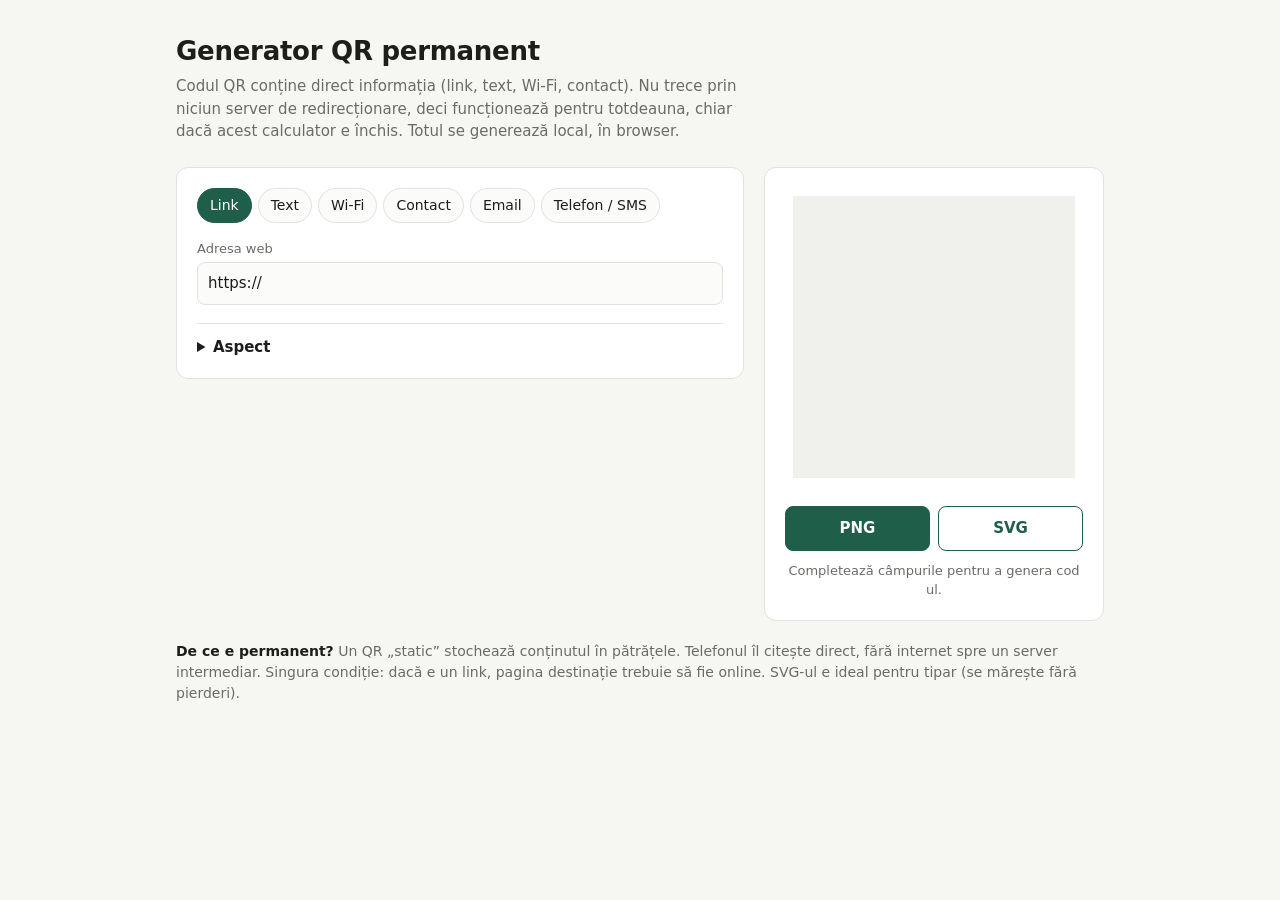
==== qr-generator/index.html @ 24bcfe16 "Add standalone permanent (static) QR code generator Self-contained HTML page (qrcode-generator, MIT," ====
<!doctype html>
<html lang="ro">
<head>
<meta charset="utf-8">
<meta name="viewport" content="width=device-width, initial-scale=1">
<title>Generator QR permanent</title>
<style>
:root {
  --bg: #f6f6f3; --panel: #ffffff; --text: #1d1d1b; --muted: #6b6b66;
  --line: #e2e1dc; --accent: #1f5f4a; --accent-text: #ffffff; --field: #fbfbf9;
}
@media (prefers-color-scheme: dark) {
  :root:not([data-theme="light"]) {
    --bg: #161716; --panel: #202120; --text: #ecece8; --muted: #a2a29c;
    --line: #34352f; --accent: #5fbf98; --accent-text: #0e1a15; --field: #1a1b1a;
  }
}
:root[data-theme="dark"] {
  --bg: #161716; --panel: #202120; --text: #ecece8; --muted: #a2a29c;
  --line: #34352f; --accent: #5fbf98; --accent-text: #0e1a15; --field: #1a1b1a;
}
* { box-sizing: border-box; }
body { margin: 0; background: var(--bg); color: var(--text);
  font: 15px/1.5 system-ui, -apple-system, "Segoe UI", Roboto, sans-serif; }
main { max-width: 960px; margin: 0 auto; padding: 32px 16px 48px; }
h1 { font-size: 26px; margin: 0 0 4px; letter-spacing: -0.01em; }
.lead { color: var(--muted); margin: 0 0 24px; max-width: 62ch; }
.grid { display: grid; grid-template-columns: 1fr 340px; gap: 20px; align-items: start; }
@media (max-width: 760px) { .grid { grid-template-columns: 1fr; } }
.card { background: var(--panel); border: 1px solid var(--line); border-radius: 12px; padding: 20px; }
.tabs { display: flex; flex-wrap: wrap; gap: 6px; margin-bottom: 16px; }
.tabs button { border: 1px solid var(--line); background: var(--field); color: var(--text);
  padding: 6px 12px; border-radius: 999px; cursor: pointer; font: inherit; font-size: 14px; }
.tabs button[aria-selected="true"] { background: var(--accent); color: var(--accent-text); border-color: var(--accent); }
label { display: block; font-size: 13px; color: var(--muted); margin: 12px 0 4px; }
input, textarea, select { width: 100%; padding: 9px 10px; border: 1px solid var(--line); border-radius: 8px;
  background: var(--field); color: var(--text); font: inherit; }
textarea { min-height: 96px; resize: vertical; }
input[type="color"] { padding: 2px; height: 38px; }
.row { display: grid; grid-template-columns: 1fr 1fr; gap: 12px; }
.check { display: flex; gap: 8px; align-items: center; margin-top: 12px; color: var(--text); font-size: 14px; }
.check input { width: auto; }
.pane { display: none; } .pane.on { display: block; }
details { margin-top: 18px; border-top: 1px solid var(--line); padding-top: 12px; }
summary { cursor: pointer; font-weight: 600; }
.preview { text-align: center; position: sticky; top: 16px; }
#qrbox { background: #fff; border-radius: 8px; padding: 8px; display: inline-block; max-width: 100%; }
#qrbox canvas { display: block; width: 100%; max-width: 300px; height: auto; image-rendering: pixelated; }
.actions { display: grid; grid-template-columns: 1fr 1fr; gap: 8px; margin-top: 14px; }
.actions button { padding: 10px; border-radius: 8px; border: 1px solid var(--accent); cursor: pointer; font: inherit; font-weight: 600; }
.primary { background: var(--accent); color: var(--accent-text); }
.secondary { background: transparent; color: var(--accent); }
.meta { font-size: 13px; color: var(--muted); margin-top: 10px; word-break: break-all; }
.err { color: #c0392b; font-size: 14px; margin-top: 10px; }
.note { margin-top: 20px; font-size: 14px; color: var(--muted); }
.note strong { color: var(--text); }
.warn { margin-top: 12px; padding: 10px 12px; border-radius: 8px; border: 1px solid #d9a441;
  background: color-mix(in srgb, #d9a441 12%, transparent); font-size: 14px; display: none; }
</style>
</head>
<body>
<main>
  <h1>Generator QR permanent</h1>
  <p class="lead">Codul QR conține direct informația (link, text, Wi-Fi, contact). Nu trece prin niciun server de redirecționare, deci funcționează pentru totdeauna, chiar dacă acest calculator e închis. Totul se generează local, în browser.</p>

  <div class="grid">
    <section class="card">
      <div class="tabs" role="tablist">
        <button data-tab="url" aria-selected="true">Link</button>
        <button data-tab="text">Text</button>
        <button data-tab="wifi">Wi-Fi</button>
        <button data-tab="vcard">Contact</button>
        <button data-tab="email">Email</button>
        <button data-tab="tel">Telefon / SMS</button>
      </div>

      <div class="pane on" data-pane="url">
        <label for="url">Adresa web</label>
        <input id="url" type="url" placeholder="https://exemplu.ro" value="https://">
        <div class="warn" id="localwarn">Atenție: linkul pare să fie local (localhost, IP privat sau tunel temporar). Un astfel de QR nu va funcționa când calculatorul e închis. Folosește o adresă publică permanentă (site, Google Drive, GitHub Pages etc.).</div>
      </div>

      <div class="pane" data-pane="text">
        <label for="text">Text liber</label>
        <textarea id="text" placeholder="Orice text, cu diacritice"></textarea>
      </div>

      <div class="pane" data-pane="wifi">
        <label for="ssid">Nume rețea (SSID)</label>
        <input id="ssid">
        <div class="row">
          <div><label for="wpass">Parolă</label><input id="wpass"></div>
          <div><label for="wsec">Securitate</label>
            <select id="wsec"><option value="WPA">WPA/WPA2/WPA3</option><option value="WEP">WEP</option><option value="nopass">Fără parolă</option></select></div>
        </div>
        <label class="check"><input type="checkbox" id="whidden"> Rețea ascunsă</label>
      </div>

      <div class="pane" data-pane="vcard">
        <div class="row">
          <div><label for="vfirst">Prenume</label><input id="vfirst"></div>
          <div><label for="vlast">Nume</label><input id="vlast"></div>
        </div>
        <div class="row">
          <div><label for="vphone">Telefon</label><input id="vphone" type="tel"></div>
          <div><label for="vemail">Email</label><input id="vemail" type="email"></div>
        </div>
        <div class="row">
          <div><label for="vorg">Organizație</label><input id="vorg"></div>
          <div><label for="vtitle">Funcție</label><input id="vtitle"></div>
        </div>
        <label for="vurl">Site</label><input id="vurl" type="url">
        <label for="vaddr">Adresă</label><input id="vaddr">
      </div>

      <div class="pane" data-pane="email">
        <label for="eto">Către</label><input id="eto" type="email">
        <label for="esub">Subiect</label><input id="esub">
        <label for="ebody">Mesaj</label><textarea id="ebody"></textarea>
      </div>

      <div class="pane" data-pane="tel">
        <label for="tnum">Număr de telefon</label><input id="tnum" type="tel" placeholder="+40...">
        <label for="tsms">Mesaj SMS (opțional; dacă e gol, QR-ul apelează)</label><textarea id="tsms"></textarea>
      </div>

      <details>
        <summary>Aspect</summary>
        <div class="row">
          <div><label for="fg">Culoare puncte</label><input id="fg" type="color" value="#000000"></div>
          <div><label for="bgc">Culoare fundal</label><input id="bgc" type="color" value="#ffffff"></div>
        </div>
        <div class="row">
          <div><label for="ecl">Corecție erori</label>
            <select id="ecl"><option value="L">L (7%)</option><option value="M" selected>M (15%)</option><option value="Q">Q (25%)</option><option value="H">H (30%)</option></select></div>
          <div><label for="px">Mărime PNG (px)</label>
            <select id="px"><option>512</option><option selected>1024</option><option>2048</option><option>4096</option></select></div>
        </div>
        <label class="check"><input type="checkbox" id="margin" checked> Margine albă (recomandat pentru scanare)</label>
      </details>
    </section>

    <aside class="card preview">
      <div id="qrbox"><canvas id="cv" width="300" height="300"></canvas></div>
      <div class="err" id="err"></div>
      <div class="actions">
        <button class="primary" id="dlpng">PNG</button>
        <button class="secondary" id="dlsvg">SVG</button>
      </div>
      <div class="meta" id="meta"></div>
    </aside>
  </div>

  <p class="note"><strong>De ce e permanent?</strong> Un QR „static” stochează conținutul în pătrățele. Telefonul îl citește direct, fără internet spre un server intermediar. Singura condiție: dacă e un link, pagina destinație trebuie să fie online. SVG-ul e ideal pentru tipar (se mărește fără pierderi).</p>
</main>

<script>
//---------------------------------------------------------------------
//
// QR Code Generator for JavaScript
//
// Copyright (c) 2009 Kazuhiko Arase
//
// URL: http://www.d-project.com/
//
// Licensed under the MIT license:
//  http://www.opensource.org/licenses/mit-license.php
//
// The word 'QR Code' is registered trademark of
// DENSO WAVE INCORPORATED
//  http://www.denso-wave.com/qrcode/faqpatent-e.html
//
//---------------------------------------------------------------------

var qrcode = function() {

  //---------------------------------------------------------------------
  // qrcode
  //---------------------------------------------------------------------

  /**
   * qrcode
   * @param typeNumber 1 to 40
   * @param errorCorrectionLevel 'L','M','Q','H'
   */
  var qrcode = function(typeNumber, errorCorrectionLevel) {

    var PAD0 = 0xEC;
    var PAD1 = 0x11;

    var _typeNumber = typeNumber;
    var _errorCorrectionLevel = QRErrorCorrectionLevel[errorCorrectionLevel];
    var _modules = null;
    var _moduleCount = 0;
    var _dataCache = null;
    var _dataList = [];

    var _this = {};

    var makeImpl = function(test, maskPattern) {

      _moduleCount = _typeNumber * 4 + 17;
      _modules = function(moduleCount) {
        var modules = new Array(moduleCount);
        for (var row = 0; row < moduleCount; row += 1) {
          modules[row] = new Array(moduleCount);
          for (var col = 0; col < moduleCount; col += 1) {
            modules[row][col] = null;
          }
        }
        return modules;
      }(_moduleCount);

      setupPositionProbePattern(0, 0);
      setupPositionProbePattern(_moduleCount - 7, 0);
      setupPositionProbePattern(0, _moduleCount - 7);
      setupPositionAdjustPattern();
      setupTimingPattern();
      setupTypeInfo(test, maskPattern);

      if (_typeNumber >= 7) {
        setupTypeNumber(test);
      }

      if (_dataCache == null) {
        _dataCache = createData(_typeNumber, _errorCorrectionLevel, _dataList);
      }

      mapData(_dataCache, maskPattern);
    };

    var setupPositionProbePattern = function(row, col) {

      for (var r = -1; r <= 7; r += 1) {

        if (row + r <= -1 || _moduleCount <= row + r) continue;

        for (var c = -1; c <= 7; c += 1) {

          if (col + c <= -1 || _moduleCount <= col + c) continue;

          if ( (0 <= r && r <= 6 && (c == 0 || c == 6) )
              || (0 <= c && c <= 6 && (r == 0 || r == 6) )
              || (2 <= r && r <= 4 && 2 <= c && c <= 4) ) {
            _modules[row + r][col + c] = true;
          } else {
            _modules[row + r][col + c] = false;
          }
        }
      }
    };

    var getBestMaskPattern = function() {

      var minLostPoint = 0;
      var pattern = 0;

      for (var i = 0; i < 8; i += 1) {

        makeImpl(true, i);

        var lostPoint = QRUtil.getLostPoint(_this);

        if (i == 0 || minLostPoint > lostPoint) {
          minLostPoint = lostPoint;
          pattern = i;
        }
      }

      return pattern;
    };

    var setupTimingPattern = function() {

      for (var r = 8; r < _moduleCount - 8; r += 1) {
        if (_modules[r][6] != null) {
          continue;
        }
        _modules[r][6] = (r % 2 == 0);
      }

      for (var c = 8; c < _moduleCount - 8; c += 1) {
        if (_modules[6][c] != null) {
          continue;
        }
        _modules[6][c] = (c % 2 == 0);
      }
    };

    var setupPositionAdjustPattern = function() {

      var pos = QRUtil.getPatternPosition(_typeNumber);

      for (var i = 0; i < pos.length; i += 1) {

        for (var j = 0; j < pos.length; j += 1) {

          var row = pos[i];
          var col = pos[j];

          if (_modules[row][col] != null) {
            continue;
          }

          for (var r = -2; r <= 2; r += 1) {

            for (var c = -2; c <= 2; c += 1) {

              if (r == -2 || r == 2 || c == -2 || c == 2
                  || (r == 0 && c == 0) ) {
                _modules[row + r][col + c] = true;
              } else {
                _modules[row + r][col + c] = false;
              }
            }
          }
        }
      }
    };

    var setupTypeNumber = function(test) {

      var bits = QRUtil.getBCHTypeNumber(_typeNumber);

      for (var i = 0; i < 18; i += 1) {
        var mod = (!test && ( (bits >> i) & 1) == 1);
        _modules[Math.floor(i / 3)][i % 3 + _moduleCount - 8 - 3] = mod;
      }

      for (var i = 0; i < 18; i += 1) {
        var mod = (!test && ( (bits >> i) & 1) == 1);
        _modules[i % 3 + _moduleCount - 8 - 3][Math.floor(i / 3)] = mod;
      }
    };

    var setupTypeInfo = function(test, maskPattern) {

      var data = (_errorCorrectionLevel << 3) | maskPattern;
      var bits = QRUtil.getBCHTypeInfo(data);

      // vertical
      for (var i = 0; i < 15; i += 1) {

        var mod = (!test && ( (bits >> i) & 1) == 1);

        if (i < 6) {
          _modules[i][8] = mod;
        } else if (i < 8) {
          _modules[i + 1][8] = mod;
        } else {
          _modules[_moduleCount - 15 + i][8] = mod;
        }
      }

      // horizontal
      for (var i = 0; i < 15; i += 1) {

        var mod = (!test && ( (bits >> i) & 1) == 1);

        if (i < 8) {
          _modules[8][_moduleCount - i - 1] = mod;
        } else if (i < 9) {
          _modules[8][15 - i - 1 + 1] = mod;
        } else {
          _modules[8][15 - i - 1] = mod;
        }
      }

      // fixed module
      _modules[_moduleCount - 8][8] = (!test);
    };

    var mapData = function(data, maskPattern) {

      var inc = -1;
      var row = _moduleCount - 1;
      var bitIndex = 7;
      var byteIndex = 0;
      var maskFunc = QRUtil.getMaskFunction(maskPattern);

      for (var col = _moduleCount - 1; col > 0; col -= 2) {

        if (col == 6) col -= 1;

        while (true) {

          for (var c = 0; c < 2; c += 1) {

            if (_modules[row][col - c] == null) {

              var dark = false;

              if (byteIndex < data.length) {
                dark = ( ( (data[byteIndex] >>> bitIndex) & 1) == 1);
              }

              var mask = maskFunc(row, col - c);

              if (mask) {
                dark = !dark;
              }

              _modules[row][col - c] = dark;
              bitIndex -= 1;

              if (bitIndex == -1) {
                byteIndex += 1;
                bitIndex = 7;
              }
            }
          }

          row += inc;

          if (row < 0 || _moduleCount <= row) {
            row -= inc;
            inc = -inc;
            break;
          }
        }
      }
    };

    var createBytes = function(buffer, rsBlocks) {

      var offset = 0;

      var maxDcCount = 0;
      var maxEcCount = 0;

      var dcdata = new Array(rsBlocks.length);
      var ecdata = new Array(rsBlocks.length);

      for (var r = 0; r < rsBlocks.length; r += 1) {

        var dcCount = rsBlocks[r].dataCount;
        var ecCount = rsBlocks[r].totalCount - dcCount;

        maxDcCount = Math.max(maxDcCount, dcCount);
        maxEcCount = Math.max(maxEcCount, ecCount);

        dcdata[r] = new Array(dcCount);

        for (var i = 0; i < dcdata[r].length; i += 1) {
          dcdata[r][i] = 0xff & buffer.getBuffer()[i + offset];
        }
        offset += dcCount;

        var rsPoly = QRUtil.getErrorCorrectPolynomial(ecCount);
        var rawPoly = qrPolynomial(dcdata[r], rsPoly.getLength() - 1);

        var modPoly = rawPoly.mod(rsPoly);
        ecdata[r] = new Array(rsPoly.getLength() - 1);
        for (var i = 0; i < ecdata[r].length; i += 1) {
          var modIndex = i + modPoly.getLength() - ecdata[r].length;
          ecdata[r][i] = (modIndex >= 0)? modPoly.getAt(modIndex) : 0;
        }
      }

      var totalCodeCount = 0;
      for (var i = 0; i < rsBlocks.length; i += 1) {
        totalCodeCount += rsBlocks[i].totalCount;
      }

      var data = new Array(totalCodeCount);
      var index = 0;

      for (var i = 0; i < maxDcCount; i += 1) {
        for (var r = 0; r < rsBlocks.length; r += 1) {
          if (i < dcdata[r].length) {
            data[index] = dcdata[r][i];
            index += 1;
          }
        }
      }

      for (var i = 0; i < maxEcCount; i += 1) {
        for (var r = 0; r < rsBlocks.length; r += 1) {
          if (i < ecdata[r].length) {
            data[index] = ecdata[r][i];
            index += 1;
          }
        }
      }

      return data;
    };

    var createData = function(typeNumber, errorCorrectionLevel, dataList) {

      var rsBlocks = QRRSBlock.getRSBlocks(typeNumber, errorCorrectionLevel);

      var buffer = qrBitBuffer();

      for (var i = 0; i < dataList.length; i += 1) {
        var data = dataList[i];
        buffer.put(data.getMode(), 4);
        buffer.put(data.getLength(), QRUtil.getLengthInBits(data.getMode(), typeNumber) );
        data.write(buffer);
      }

      // calc num max data.
      var totalDataCount = 0;
      for (var i = 0; i < rsBlocks.length; i += 1) {
        totalDataCount += rsBlocks[i].dataCount;
      }

      if (buffer.getLengthInBits() > totalDataCount * 8) {
        throw 'code length overflow. ('
          + buffer.getLengthInBits()
          + '>'
          + totalDataCount * 8
          + ')';
      }

      // end code
      if (buffer.getLengthInBits() + 4 <= totalDataCount * 8) {
        buffer.put(0, 4);
      }

      // padding
      while (buffer.getLengthInBits() % 8 != 0) {
        buffer.putBit(false);
      }

      // padding
      while (true) {

        if (buffer.getLengthInBits() >= totalDataCount * 8) {
          break;
        }
        buffer.put(PAD0, 8);

        if (buffer.getLengthInBits() >= totalDataCount * 8) {
          break;
        }
        buffer.put(PAD1, 8);
      }

      return createBytes(buffer, rsBlocks);
    };

    _this.addData = function(data, mode) {

      mode = mode || 'Byte';

      var newData = null;

      switch(mode) {
      case 'Numeric' :
        newData = qrNumber(data);
        break;
      case 'Alphanumeric' :
        newData = qrAlphaNum(data);
        break;
      case 'Byte' :
        newData = qr8BitByte(data);
        break;
      case 'Kanji' :
        newData = qrKanji(data);
        break;
      default :
        throw 'mode:' + mode;
      }

      _dataList.push(newData);
      _dataCache = null;
    };

    _this.isDark = function(row, col) {
      if (row < 0 || _moduleCount <= row || col < 0 || _moduleCount <= col) {
        throw row + ',' + col;
      }
      return _modules[row][col];
    };

    _this.getModuleCount = function() {
      return _moduleCount;
    };

    _this.make = function() {
      if (_typeNumber < 1) {
        var typeNumber = 1;

        for (; typeNumber < 40; typeNumber++) {
          var rsBlocks = QRRSBlock.getRSBlocks(typeNumber, _errorCorrectionLevel);
          var buffer = qrBitBuffer();

          for (var i = 0; i < _dataList.length; i++) {
            var data = _dataList[i];
            buffer.put(data.getMode(), 4);
            buffer.put(data.getLength(), QRUtil.getLengthInBits(data.getMode(), typeNumber) );
            data.write(buffer);
          }

          var totalDataCount = 0;
          for (var i = 0; i < rsBlocks.length; i++) {
            totalDataCount += rsBlocks[i].dataCount;
          }

          if (buffer.getLengthInBits() <= totalDataCount * 8) {
            break;
          }
        }

        _typeNumber = typeNumber;
      }

      makeImpl(false, getBestMaskPattern() );
    };

    _this.createTableTag = function(cellSize, margin) {

      cellSize = cellSize || 2;
      margin = (typeof margin == 'undefined')? cellSize * 4 : margin;

      var qrHtml = '';

      qrHtml += '<table style="';
      qrHtml += ' border-width: 0px; border-style: none;';
      qrHtml += ' border-collapse: collapse;';
      qrHtml += ' padding: 0px; margin: ' + margin + 'px;';
      qrHtml += '">';
      qrHtml += '<tbody>';

      for (var r = 0; r < _this.getModuleCount(); r += 1) {

        qrHtml += '<tr>';

        for (var c = 0; c < _this.getModuleCount(); c += 1) {
          qrHtml += '<td style="';
          qrHtml += ' border-width: 0px; border-style: none;';
          qrHtml += ' border-collapse: collapse;';
          qrHtml += ' padding: 0px; margin: 0px;';
          qrHtml += ' width: ' + cellSize + 'px;';
          qrHtml += ' height: ' + cellSize + 'px;';
          qrHtml += ' background-color: ';
          qrHtml += _this.isDark(r, c)? '#000000' : '#ffffff';
          qrHtml += ';';
          qrHtml += '"/>';
        }

        qrHtml += '</tr>';
      }

      qrHtml += '</tbody>';
      qrHtml += '</table>';

      return qrHtml;
    };

    _this.createSvgTag = function(cellSize, margin, alt, title) {

      var opts = {};
      if (typeof arguments[0] == 'object') {
        // Called by options.
        opts = arguments[0];
        // overwrite cellSize and margin.
        cellSize = opts.cellSize;
        margin = opts.margin;
        alt = opts.alt;
        title = opts.title;
      }

      cellSize = cellSize || 2;
      margin = (typeof margin == 'undefined')? cellSize * 4 : margin;

      // Compose alt property surrogate
      alt = (typeof alt === 'string') ? {text: alt} : alt || {};
      alt.text = alt.text || null;
      alt.id = (alt.text) ? alt.id || 'qrcode-description' : null;

      // Compose title property surrogate
      title = (typeof title === 'string') ? {text: title} : title || {};
      title.text = title.text || null;
      title.id = (title.text) ? title.id || 'qrcode-title' : null;

      var size = _this.getModuleCount() * cellSize + margin * 2;
      var c, mc, r, mr, qrSvg='', rect;

      rect = 'l' + cellSize + ',0 0,' + cellSize +
        ' -' + cellSize + ',0 0,-' + cellSize + 'z ';

      qrSvg += '<svg version="1.1" xmlns="http://www.w3.org/2000/svg"';
      qrSvg += !opts.scalable ? ' width="' + size + 'px" height="' + size + 'px"' : '';
      qrSvg += ' viewBox="0 0 ' + size + ' ' + size + '" ';
      qrSvg += ' preserveAspectRatio="xMinYMin meet"';
      qrSvg += (title.text || alt.text) ? ' role="img" aria-labelledby="' +
          escapeXml([title.id, alt.id].join(' ').trim() ) + '"' : '';
      qrSvg += '>';
      qrSvg += (title.text) ? '<title id="' + escapeXml(title.id) + '">' +
          escapeXml(title.text) + '</title>' : '';
      qrSvg += (alt.text) ? '<description id="' + escapeXml(alt.id) + '">' +
          escapeXml(alt.text) + '</description>' : '';
      qrSvg += '<rect width="100%" height="100%" fill="white" cx="0" cy="0"/>';
      qrSvg += '<path d="';

      for (r = 0; r < _this.getModuleCount(); r += 1) {
        mr = r * cellSize + margin;
        for (c = 0; c < _this.getModuleCount(); c += 1) {
          if (_this.isDark(r, c) ) {
            mc = c*cellSize+margin;
            qrSvg += 'M' + mc + ',' + mr + rect;
          }
        }
      }

      qrSvg += '" stroke="transparent" fill="black"/>';
      qrSvg += '</svg>';

      return qrSvg;
    };

    _this.createDataURL = function(cellSize, margin) {

      cellSize = cellSize || 2;
      margin = (typeof margin == 'undefined')? cellSize * 4 : margin;

      var size = _this.getModuleCount() * cellSize + margin * 2;
      var min = margin;
      var max = size - margin;

      return createDataURL(size, size, function(x, y) {
        if (min <= x && x < max && min <= y && y < max) {
          var c = Math.floor( (x - min) / cellSize);
          var r = Math.floor( (y - min) / cellSize);
          return _this.isDark(r, c)? 0 : 1;
        } else {
          return 1;
        }
      } );
    };

    _this.createImgTag = function(cellSize, margin, alt) {

      cellSize = cellSize || 2;
      margin = (typeof margin == 'undefined')? cellSize * 4 : margin;

      var size = _this.getModuleCount() * cellSize + margin * 2;

      var img = '';
      img += '<img';
      img += '\u0020src="';
      img += _this.createDataURL(cellSize, margin);
      img += '"';
      img += '\u0020width="';
      img += size;
      img += '"';
      img += '\u0020height="';
      img += size;
      img += '"';
      if (alt) {
        img += '\u0020alt="';
        img += escapeXml(alt);
        img += '"';
      }
      img += '/>';

      return img;
    };

    var escapeXml = function(s) {
      var escaped = '';
      for (var i = 0; i < s.length; i += 1) {
        var c = s.charAt(i);
        switch(c) {
        case '<': escaped += '&lt;'; break;
        case '>': escaped += '&gt;'; break;
        case '&': escaped += '&amp;'; break;
        case '"': escaped += '&quot;'; break;
        default : escaped += c; break;
        }
      }
      return escaped;
    };

    var _createHalfASCII = function(margin) {
      var cellSize = 1;
      margin = (typeof margin == 'undefined')? cellSize * 2 : margin;

      var size = _this.getModuleCount() * cellSize + margin * 2;
      var min = margin;
      var max = size - margin;

      var y, x, r1, r2, p;

      var blocks = {
        '██': '█',
        '█ ': '▀',
        ' █': '▄',
        '  ': ' '
      };

      var blocksLastLineNoMargin = {
        '██': '▀',
        '█ ': '▀',
        ' █': ' ',
        '  ': ' '
      };

      var ascii = '';
      for (y = 0; y < size; y += 2) {
        r1 = Math.floor((y - min) / cellSize);
        r2 = Math.floor((y + 1 - min) / cellSize);
        for (x = 0; x < size; x += 1) {
          p = '█';

          if (min <= x && x < max && min <= y && y < max && _this.isDark(r1, Math.floor((x - min) / cellSize))) {
            p = ' ';
          }

          if (min <= x && x < max && min <= y+1 && y+1 < max && _this.isDark(r2, Math.floor((x - min) / cellSize))) {
            p += ' ';
          }
          else {
            p += '█';
          }

          // Output 2 characters per pixel, to create full square. 1 character per pixels gives only half width of square.
          ascii += (margin < 1 && y+1 >= max) ? blocksLastLineNoMargin[p] : blocks[p];
        }

        ascii += '\n';
      }

      if (size % 2 && margin > 0) {
        return ascii.substring(0, ascii.length - size - 1) + Array(size+1).join('▀');
      }

      return ascii.substring(0, ascii.length-1);
    };

    _this.createASCII = function(cellSize, margin) {
      cellSize = cellSize || 1;

      if (cellSize < 2) {
        return _createHalfASCII(margin);
      }

      cellSize -= 1;
      margin = (typeof margin == 'undefined')? cellSize * 2 : margin;

      var size = _this.getModuleCount() * cellSize + margin * 2;
      var min = margin;
      var max = size - margin;

      var y, x, r, p;

      var white = Array(cellSize+1).join('██');
      var black = Array(cellSize+1).join('  ');

      var ascii = '';
      var line = '';
      for (y = 0; y < size; y += 1) {
        r = Math.floor( (y - min) / cellSize);
        line = '';
        for (x = 0; x < size; x += 1) {
          p = 1;

          if (min <= x && x < max && min <= y && y < max && _this.isDark(r, Math.floor((x - min) / cellSize))) {
            p = 0;
          }

          // Output 2 characters per pixel, to create full square. 1 character per pixels gives only half width of square.
          line += p ? white : black;
        }

        for (r = 0; r < cellSize; r += 1) {
          ascii += line + '\n';
        }
      }

      return ascii.substring(0, ascii.length-1);
    };

    _this.renderTo2dContext = function(context, cellSize) {
      cellSize = cellSize || 2;
      var length = _this.getModuleCount();
      for (var row = 0; row < length; row++) {
        for (var col = 0; col < length; col++) {
          context.fillStyle = _this.isDark(row, col) ? 'black' : 'white';
          context.fillRect(row * cellSize, col * cellSize, cellSize, cellSize);
        }
      }
    }

    return _this;
  };

  //---------------------------------------------------------------------
  // qrcode.stringToBytes
  //---------------------------------------------------------------------

  qrcode.stringToBytesFuncs = {
    'default' : function(s) {
      var bytes = [];
      for (var i = 0; i < s.length; i += 1) {
        var c = s.charCodeAt(i);
        bytes.push(c & 0xff);
      }
      return bytes;
    }
  };

  qrcode.stringToBytes = qrcode.stringToBytesFuncs['default'];

  //---------------------------------------------------------------------
  // qrcode.createStringToBytes
  //---------------------------------------------------------------------

  /**
   * @param unicodeData base64 string of byte array.
   * [16bit Unicode],[16bit Bytes], ...
   * @param numChars
   */
  qrcode.createStringToBytes = function(unicodeData, numChars) {

    // create conversion map.

    var unicodeMap = function() {

      var bin = base64DecodeInputStream(unicodeData);
      var read = function() {
        var b = bin.read();
        if (b == -1) throw 'eof';
        return b;
      };

      var count = 0;
      var unicodeMap = {};
      while (true) {
        var b0 = bin.read();
        if (b0 == -1) break;
        var b1 = read();
        var b2 = read();
        var b3 = read();
        var k = String.fromCharCode( (b0 << 8) | b1);
        var v = (b2 << 8) | b3;
        unicodeMap[k] = v;
        count += 1;
      }
      if (count != numChars) {
        throw count + ' != ' + numChars;
      }

      return unicodeMap;
    }();

    var unknownChar = '?'.charCodeAt(0);

    return function(s) {
      var bytes = [];
      for (var i = 0; i < s.length; i += 1) {
        var c = s.charCodeAt(i);
        if (c < 128) {
          bytes.push(c);
        } else {
          var b = unicodeMap[s.charAt(i)];
          if (typeof b == 'number') {
            if ( (b & 0xff) == b) {
              // 1byte
              bytes.push(b);
            } else {
              // 2bytes
              bytes.push(b >>> 8);
              bytes.push(b & 0xff);
            }
          } else {
            bytes.push(unknownChar);
          }
        }
      }
      return bytes;
    };
  };

  //---------------------------------------------------------------------
  // QRMode
  //---------------------------------------------------------------------

  var QRMode = {
    MODE_NUMBER :    1 << 0,
    MODE_ALPHA_NUM : 1 << 1,
    MODE_8BIT_BYTE : 1 << 2,
    MODE_KANJI :     1 << 3
  };

  //---------------------------------------------------------------------
  // QRErrorCorrectionLevel
  //---------------------------------------------------------------------

  var QRErrorCorrectionLevel = {
    L : 1,
    M : 0,
    Q : 3,
    H : 2
  };

  //---------------------------------------------------------------------
  // QRMaskPattern
  //---------------------------------------------------------------------

  var QRMaskPattern = {
    PATTERN000 : 0,
    PATTERN001 : 1,
    PATTERN010 : 2,
    PATTERN011 : 3,
    PATTERN100 : 4,
    PATTERN101 : 5,
    PATTERN110 : 6,
    PATTERN111 : 7
  };

  //---------------------------------------------------------------------
  // QRUtil
  //---------------------------------------------------------------------

  var QRUtil = function() {

    var PATTERN_POSITION_TABLE = [
      [],
      [6, 18],
      [6, 22],
      [6, 26],
      [6, 30],
      [6, 34],
      [6, 22, 38],
      [6, 24, 42],
      [6, 26, 46],
      [6, 28, 50],
      [6, 30, 54],
      [6, 32, 58],
      [6, 34, 62],
      [6, 26, 46, 66],
      [6, 26, 48, 70],
      [6, 26, 50, 74],
      [6, 30, 54, 78],
      [6, 30, 56, 82],
      [6, 30, 58, 86],
      [6, 34, 62, 90],
      [6, 28, 50, 72, 94],
      [6, 26, 50, 74, 98],
      [6, 30, 54, 78, 102],
      [6, 28, 54, 80, 106],
      [6, 32, 58, 84, 110],
      [6, 30, 58, 86, 114],
      [6, 34, 62, 90, 118],
      [6, 26, 50, 74, 98, 122],
      [6, 30, 54, 78, 102, 126],
      [6, 26, 52, 78, 104, 130],
      [6, 30, 56, 82, 108, 134],
      [6, 34, 60, 86, 112, 138],
      [6, 30, 58, 86, 114, 142],
      [6, 34, 62, 90, 118, 146],
      [6, 30, 54, 78, 102, 126, 150],
      [6, 24, 50, 76, 102, 128, 154],
      [6, 28, 54, 80, 106, 132, 158],
      [6, 32, 58, 84, 110, 136, 162],
      [6, 26, 54, 82, 110, 138, 166],
      [6, 30, 58, 86, 114, 142, 170]
    ];
    var G15 = (1 << 10) | (1 << 8) | (1 << 5) | (1 << 4) | (1 << 2) | (1 << 1) | (1 << 0);
    var G18 = (1 << 12) | (1 << 11) | (1 << 10) | (1 << 9) | (1 << 8) | (1 << 5) | (1 << 2) | (1 << 0);
    var G15_MASK = (1 << 14) | (1 << 12) | (1 << 10) | (1 << 4) | (1 << 1);

    var _this = {};

    var getBCHDigit = function(data) {
      var digit = 0;
      while (data != 0) {
        digit += 1;
        data >>>= 1;
      }
      return digit;
    };

    _this.getBCHTypeInfo = function(data) {
      var d = data << 10;
      while (getBCHDigit(d) - getBCHDigit(G15) >= 0) {
        d ^= (G15 << (getBCHDigit(d) - getBCHDigit(G15) ) );
      }
      return ( (data << 10) | d) ^ G15_MASK;
    };

    _this.getBCHTypeNumber = function(data) {
      var d = data << 12;
      while (getBCHDigit(d) - getBCHDigit(G18) >= 0) {
        d ^= (G18 << (getBCHDigit(d) - getBCHDigit(G18) ) );
      }
      return (data << 12) | d;
    };

    _this.getPatternPosition = function(typeNumber) {
      return PATTERN_POSITION_TABLE[typeNumber - 1];
    };

    _this.getMaskFunction = function(maskPattern) {

      switch (maskPattern) {

      case QRMaskPattern.PATTERN000 :
        return function(i, j) { return (i + j) % 2 == 0; };
      case QRMaskPattern.PATTERN001 :
        return function(i, j) { return i % 2 == 0; };
      case QRMaskPattern.PATTERN010 :
        return function(i, j) { return j % 3 == 0; };
      case QRMaskPattern.PATTERN011 :
        return function(i, j) { return (i + j) % 3 == 0; };
      case QRMaskPattern.PATTERN100 :
        return function(i, j) { return (Math.floor(i / 2) + Math.floor(j / 3) ) % 2 == 0; };
      case QRMaskPattern.PATTERN101 :
        return function(i, j) { return (i * j) % 2 + (i * j) % 3 == 0; };
      case QRMaskPattern.PATTERN110 :
        return function(i, j) { return ( (i * j) % 2 + (i * j) % 3) % 2 == 0; };
      case QRMaskPattern.PATTERN111 :
        return function(i, j) { return ( (i * j) % 3 + (i + j) % 2) % 2 == 0; };

      default :
        throw 'bad maskPattern:' + maskPattern;
      }
    };

    _this.getErrorCorrectPolynomial = function(errorCorrectLength) {
      var a = qrPolynomial([1], 0);
      for (var i = 0; i < errorCorrectLength; i += 1) {
        a = a.multiply(qrPolynomial([1, QRMath.gexp(i)], 0) );
      }
      return a;
    };

    _this.getLengthInBits = function(mode, type) {

      if (1 <= type && type < 10) {

        // 1 - 9

        switch(mode) {
        case QRMode.MODE_NUMBER    : return 10;
        case QRMode.MODE_ALPHA_NUM : return 9;
        case QRMode.MODE_8BIT_BYTE : return 8;
        case QRMode.MODE_KANJI     : return 8;
        default :
          throw 'mode:' + mode;
        }

      } else if (type < 27) {

        // 10 - 26

        switch(mode) {
        case QRMode.MODE_NUMBER    : return 12;
        case QRMode.MODE_ALPHA_NUM : return 11;
        case QRMode.MODE_8BIT_BYTE : return 16;
        case QRMode.MODE_KANJI     : return 10;
        default :
          throw 'mode:' + mode;
        }

      } else if (type < 41) {

        // 27 - 40

        switch(mode) {
        case QRMode.MODE_NUMBER    : return 14;
        case QRMode.MODE_ALPHA_NUM : return 13;
        case QRMode.MODE_8BIT_BYTE : return 16;
        case QRMode.MODE_KANJI     : return 12;
        default :
          throw 'mode:' + mode;
        }

      } else {
        throw 'type:' + type;
      }
    };

    _this.getLostPoint = function(qrcode) {

      var moduleCount = qrcode.getModuleCount();

      var lostPoint = 0;

      // LEVEL1

      for (var row = 0; row < moduleCount; row += 1) {
        for (var col = 0; col < moduleCount; col += 1) {

          var sameCount = 0;
          var dark = qrcode.isDark(row, col);

          for (var r = -1; r <= 1; r += 1) {

            if (row + r < 0 || moduleCount <= row + r) {
              continue;
            }

            for (var c = -1; c <= 1; c += 1) {

              if (col + c < 0 || moduleCount <= col + c) {
                continue;
              }

              if (r == 0 && c == 0) {
                continue;
              }

              if (dark == qrcode.isDark(row + r, col + c) ) {
                sameCount += 1;
              }
            }
          }

          if (sameCount > 5) {
            lostPoint += (3 + sameCount - 5);
          }
        }
      };

      // LEVEL2

      for (var row = 0; row < moduleCount - 1; row += 1) {
        for (var col = 0; col < moduleCount - 1; col += 1) {
          var count = 0;
          if (qrcode.isDark(row, col) ) count += 1;
          if (qrcode.isDark(row + 1, col) ) count += 1;
          if (qrcode.isDark(row, col + 1) ) count += 1;
          if (qrcode.isDark(row + 1, col + 1) ) count += 1;
          if (count == 0 || count == 4) {
            lostPoint += 3;
          }
        }
      }

      // LEVEL3

      for (var row = 0; row < moduleCount; row += 1) {
        for (var col = 0; col < moduleCount - 6; col += 1) {
          if (qrcode.isDark(row, col)
              && !qrcode.isDark(row, col + 1)
              &&  qrcode.isDark(row, col + 2)
              &&  qrcode.isDark(row, col + 3)
              &&  qrcode.isDark(row, col + 4)
              && !qrcode.isDark(row, col + 5)
              &&  qrcode.isDark(row, col + 6) ) {
            lostPoint += 40;
          }
        }
      }

      for (var col = 0; col < moduleCount; col += 1) {
        for (var row = 0; row < moduleCount - 6; row += 1) {
          if (qrcode.isDark(row, col)
              && !qrcode.isDark(row + 1, col)
              &&  qrcode.isDark(row + 2, col)
              &&  qrcode.isDark(row + 3, col)
              &&  qrcode.isDark(row + 4, col)
              && !qrcode.isDark(row + 5, col)
              &&  qrcode.isDark(row + 6, col) ) {
            lostPoint += 40;
          }
        }
      }

      // LEVEL4

      var darkCount = 0;

      for (var col = 0; col < moduleCount; col += 1) {
        for (var row = 0; row < moduleCount; row += 1) {
          if (qrcode.isDark(row, col) ) {
            darkCount += 1;
          }
        }
      }

      var ratio = Math.abs(100 * darkCount / moduleCount / moduleCount - 50) / 5;
      lostPoint += ratio * 10;

      return lostPoint;
    };

    return _this;
  }();

  //---------------------------------------------------------------------
  // QRMath
  //---------------------------------------------------------------------

  var QRMath = function() {

    var EXP_TABLE = new Array(256);
    var LOG_TABLE = new Array(256);

    // initialize tables
    for (var i = 0; i < 8; i += 1) {
      EXP_TABLE[i] = 1 << i;
    }
    for (var i = 8; i < 256; i += 1) {
      EXP_TABLE[i] = EXP_TABLE[i - 4]
        ^ EXP_TABLE[i - 5]
        ^ EXP_TABLE[i - 6]
        ^ EXP_TABLE[i - 8];
    }
    for (var i = 0; i < 255; i += 1) {
      LOG_TABLE[EXP_TABLE[i] ] = i;
    }

    var _this = {};

    _this.glog = function(n) {

      if (n < 1) {
        throw 'glog(' + n + ')';
      }

      return LOG_TABLE[n];
    };

    _this.gexp = function(n) {

      while (n < 0) {
        n += 255;
      }

      while (n >= 256) {
        n -= 255;
      }

      return EXP_TABLE[n];
    };

    return _this;
  }();

  //---------------------------------------------------------------------
  // qrPolynomial
  //---------------------------------------------------------------------

  function qrPolynomial(num, shift) {

    if (typeof num.length == 'undefined') {
      throw num.length + '/' + shift;
    }

    var _num = function() {
      var offset = 0;
      while (offset < num.length && num[offset] == 0) {
        offset += 1;
      }
      var _num = new Array(num.length - offset + shift);
      for (var i = 0; i < num.length - offset; i += 1) {
        _num[i] = num[i + offset];
      }
      return _num;
    }();

    var _this = {};

    _this.getAt = function(index) {
      return _num[index];
    };

    _this.getLength = function() {
      return _num.length;
    };

    _this.multiply = function(e) {

      var num = new Array(_this.getLength() + e.getLength() - 1);

      for (var i = 0; i < _this.getLength(); i += 1) {
        for (var j = 0; j < e.getLength(); j += 1) {
          num[i + j] ^= QRMath.gexp(QRMath.glog(_this.getAt(i) ) + QRMath.glog(e.getAt(j) ) );
        }
      }

      return qrPolynomial(num, 0);
    };

    _this.mod = function(e) {

      if (_this.getLength() - e.getLength() < 0) {
        return _this;
      }

      var ratio = QRMath.glog(_this.getAt(0) ) - QRMath.glog(e.getAt(0) );

      var num = new Array(_this.getLength() );
      for (var i = 0; i < _this.getLength(); i += 1) {
        num[i] = _this.getAt(i);
      }

      for (var i = 0; i < e.getLength(); i += 1) {
        num[i] ^= QRMath.gexp(QRMath.glog(e.getAt(i) ) + ratio);
      }

      // recursive call
      return qrPolynomial(num, 0).mod(e);
    };

    return _this;
  };

  //---------------------------------------------------------------------
  // QRRSBlock
  //---------------------------------------------------------------------

  var QRRSBlock = function() {

    var RS_BLOCK_TABLE = [

      // L
      // M
      // Q
      // H

      // 1
      [1, 26, 19],
      [1, 26, 16],
      [1, 26, 13],
      [1, 26, 9],

      // 2
      [1, 44, 34],
      [1, 44, 28],
      [1, 44, 22],
      [1, 44, 16],

      // 3
      [1, 70, 55],
      [1, 70, 44],
      [2, 35, 17],
      [2, 35, 13],

      // 4
      [1, 100, 80],
      [2, 50, 32],
      [2, 50, 24],
      [4, 25, 9],

      // 5
      [1, 134, 108],
      [2, 67, 43],
      [2, 33, 15, 2, 34, 16],
      [2, 33, 11, 2, 34, 12],

      // 6
      [2, 86, 68],
      [4, 43, 27],
      [4, 43, 19],
      [4, 43, 15],

      // 7
      [2, 98, 78],
      [4, 49, 31],
      [2, 32, 14, 4, 33, 15],
      [4, 39, 13, 1, 40, 14],

      // 8
      [2, 121, 97],
      [2, 60, 38, 2, 61, 39],
      [4, 40, 18, 2, 41, 19],
      [4, 40, 14, 2, 41, 15],

      // 9
      [2, 146, 116],
      [3, 58, 36, 2, 59, 37],
      [4, 36, 16, 4, 37, 17],
      [4, 36, 12, 4, 37, 13],

      // 10
      [2, 86, 68, 2, 87, 69],
      [4, 69, 43, 1, 70, 44],
      [6, 43, 19, 2, 44, 20],
      [6, 43, 15, 2, 44, 16],

      // 11
      [4, 101, 81],
      [1, 80, 50, 4, 81, 51],
      [4, 50, 22, 4, 51, 23],
      [3, 36, 12, 8, 37, 13],

      // 12
      [2, 116, 92, 2, 117, 93],
      [6, 58, 36, 2, 59, 37],
      [4, 46, 20, 6, 47, 21],
      [7, 42, 14, 4, 43, 15],

      // 13
      [4, 133, 107],
      [8, 59, 37, 1, 60, 38],
      [8, 44, 20, 4, 45, 21],
      [12, 33, 11, 4, 34, 12],

      // 14
      [3, 145, 115, 1, 146, 116],
      [4, 64, 40, 5, 65, 41],
      [11, 36, 16, 5, 37, 17],
      [11, 36, 12, 5, 37, 13],

      // 15
      [5, 109, 87, 1, 110, 88],
      [5, 65, 41, 5, 66, 42],
      [5, 54, 24, 7, 55, 25],
      [11, 36, 12, 7, 37, 13],

      // 16
      [5, 122, 98, 1, 123, 99],
      [7, 73, 45, 3, 74, 46],
      [15, 43, 19, 2, 44, 20],
      [3, 45, 15, 13, 46, 16],

      // 17
      [1, 135, 107, 5, 136, 108],
      [10, 74, 46, 1, 75, 47],
      [1, 50, 22, 15, 51, 23],
      [2, 42, 14, 17, 43, 15],

      // 18
      [5, 150, 120, 1, 151, 121],
      [9, 69, 43, 4, 70, 44],
      [17, 50, 22, 1, 51, 23],
      [2, 42, 14, 19, 43, 15],

      // 19
      [3, 141, 113, 4, 142, 114],
      [3, 70, 44, 11, 71, 45],
      [17, 47, 21, 4, 48, 22],
      [9, 39, 13, 16, 40, 14],

      // 20
      [3, 135, 107, 5, 136, 108],
      [3, 67, 41, 13, 68, 42],
      [15, 54, 24, 5, 55, 25],
      [15, 43, 15, 10, 44, 16],

      // 21
      [4, 144, 116, 4, 145, 117],
      [17, 68, 42],
      [17, 50, 22, 6, 51, 23],
      [19, 46, 16, 6, 47, 17],

      // 22
      [2, 139, 111, 7, 140, 112],
      [17, 74, 46],
      [7, 54, 24, 16, 55, 25],
      [34, 37, 13],

      // 23
      [4, 151, 121, 5, 152, 122],
      [4, 75, 47, 14, 76, 48],
      [11, 54, 24, 14, 55, 25],
      [16, 45, 15, 14, 46, 16],

      // 24
      [6, 147, 117, 4, 148, 118],
      [6, 73, 45, 14, 74, 46],
      [11, 54, 24, 16, 55, 25],
      [30, 46, 16, 2, 47, 17],

      // 25
      [8, 132, 106, 4, 133, 107],
      [8, 75, 47, 13, 76, 48],
      [7, 54, 24, 22, 55, 25],
      [22, 45, 15, 13, 46, 16],

      // 26
      [10, 142, 114, 2, 143, 115],
      [19, 74, 46, 4, 75, 47],
      [28, 50, 22, 6, 51, 23],
      [33, 46, 16, 4, 47, 17],

      // 27
      [8, 152, 122, 4, 153, 123],
      [22, 73, 45, 3, 74, 46],
      [8, 53, 23, 26, 54, 24],
      [12, 45, 15, 28, 46, 16],

      // 28
      [3, 147, 117, 10, 148, 118],
      [3, 73, 45, 23, 74, 46],
      [4, 54, 24, 31, 55, 25],
      [11, 45, 15, 31, 46, 16],

      // 29
      [7, 146, 116, 7, 147, 117],
      [21, 73, 45, 7, 74, 46],
      [1, 53, 23, 37, 54, 24],
      [19, 45, 15, 26, 46, 16],

      // 30
      [5, 145, 115, 10, 146, 116],
      [19, 75, 47, 10, 76, 48],
      [15, 54, 24, 25, 55, 25],
      [23, 45, 15, 25, 46, 16],

      // 31
      [13, 145, 115, 3, 146, 116],
      [2, 74, 46, 29, 75, 47],
      [42, 54, 24, 1, 55, 25],
      [23, 45, 15, 28, 46, 16],

      // 32
      [17, 145, 115],
      [10, 74, 46, 23, 75, 47],
      [10, 54, 24, 35, 55, 25],
      [19, 45, 15, 35, 46, 16],

      // 33
      [17, 145, 115, 1, 146, 116],
      [14, 74, 46, 21, 75, 47],
      [29, 54, 24, 19, 55, 25],
      [11, 45, 15, 46, 46, 16],

      // 34
      [13, 145, 115, 6, 146, 116],
      [14, 74, 46, 23, 75, 47],
      [44, 54, 24, 7, 55, 25],
      [59, 46, 16, 1, 47, 17],

      // 35
      [12, 151, 121, 7, 152, 122],
      [12, 75, 47, 26, 76, 48],
      [39, 54, 24, 14, 55, 25],
      [22, 45, 15, 41, 46, 16],

      // 36
      [6, 151, 121, 14, 152, 122],
      [6, 75, 47, 34, 76, 48],
      [46, 54, 24, 10, 55, 25],
      [2, 45, 15, 64, 46, 16],

      // 37
      [17, 152, 122, 4, 153, 123],
      [29, 74, 46, 14, 75, 47],
      [49, 54, 24, 10, 55, 25],
      [24, 45, 15, 46, 46, 16],

      // 38
      [4, 152, 122, 18, 153, 123],
      [13, 74, 46, 32, 75, 47],
      [48, 54, 24, 14, 55, 25],
      [42, 45, 15, 32, 46, 16],

      // 39
      [20, 147, 117, 4, 148, 118],
      [40, 75, 47, 7, 76, 48],
      [43, 54, 24, 22, 55, 25],
      [10, 45, 15, 67, 46, 16],

      // 40
      [19, 148, 118, 6, 149, 119],
      [18, 75, 47, 31, 76, 48],
      [34, 54, 24, 34, 55, 25],
      [20, 45, 15, 61, 46, 16]
    ];

    var qrRSBlock = function(totalCount, dataCount) {
      var _this = {};
      _this.totalCount = totalCount;
      _this.dataCount = dataCount;
      return _this;
    };

    var _this = {};

    var getRsBlockTable = function(typeNumber, errorCorrectionLevel) {

      switch(errorCorrectionLevel) {
      case QRErrorCorrectionLevel.L :
        return RS_BLOCK_TABLE[(typeNumber - 1) * 4 + 0];
      case QRErrorCorrectionLevel.M :
        return RS_BLOCK_TABLE[(typeNumber - 1) * 4 + 1];
      case QRErrorCorrectionLevel.Q :
        return RS_BLOCK_TABLE[(typeNumber - 1) * 4 + 2];
      case QRErrorCorrectionLevel.H :
        return RS_BLOCK_TABLE[(typeNumber - 1) * 4 + 3];
      default :
        return undefined;
      }
    };

    _this.getRSBlocks = function(typeNumber, errorCorrectionLevel) {

      var rsBlock = getRsBlockTable(typeNumber, errorCorrectionLevel);

      if (typeof rsBlock == 'undefined') {
        throw 'bad rs block @ typeNumber:' + typeNumber +
            '/errorCorrectionLevel:' + errorCorrectionLevel;
      }

      var length = rsBlock.length / 3;

      var list = [];

      for (var i = 0; i < length; i += 1) {

        var count = rsBlock[i * 3 + 0];
        var totalCount = rsBlock[i * 3 + 1];
        var dataCount = rsBlock[i * 3 + 2];

        for (var j = 0; j < count; j += 1) {
          list.push(qrRSBlock(totalCount, dataCount) );
        }
      }

      return list;
    };

    return _this;
  }();

  //---------------------------------------------------------------------
  // qrBitBuffer
  //---------------------------------------------------------------------

  var qrBitBuffer = function() {

    var _buffer = [];
    var _length = 0;

    var _this = {};

    _this.getBuffer = function() {
      return _buffer;
    };

    _this.getAt = function(index) {
      var bufIndex = Math.floor(index / 8);
      return ( (_buffer[bufIndex] >>> (7 - index % 8) ) & 1) == 1;
    };

    _this.put = function(num, length) {
      for (var i = 0; i < length; i += 1) {
        _this.putBit( ( (num >>> (length - i - 1) ) & 1) == 1);
      }
    };

    _this.getLengthInBits = function() {
      return _length;
    };

    _this.putBit = function(bit) {

      var bufIndex = Math.floor(_length / 8);
      if (_buffer.length <= bufIndex) {
        _buffer.push(0);
      }

      if (bit) {
        _buffer[bufIndex] |= (0x80 >>> (_length % 8) );
      }

      _length += 1;
    };

    return _this;
  };

  //---------------------------------------------------------------------
  // qrNumber
  //---------------------------------------------------------------------

  var qrNumber = function(data) {

    var _mode = QRMode.MODE_NUMBER;
    var _data = data;

    var _this = {};

    _this.getMode = function() {
      return _mode;
    };

    _this.getLength = function(buffer) {
      return _data.length;
    };

    _this.write = function(buffer) {

      var data = _data;

      var i = 0;

      while (i + 2 < data.length) {
        buffer.put(strToNum(data.substring(i, i + 3) ), 10);
        i += 3;
      }

      if (i < data.length) {
        if (data.length - i == 1) {
          buffer.put(strToNum(data.substring(i, i + 1) ), 4);
        } else if (data.length - i == 2) {
          buffer.put(strToNum(data.substring(i, i + 2) ), 7);
        }
      }
    };

    var strToNum = function(s) {
      var num = 0;
      for (var i = 0; i < s.length; i += 1) {
        num = num * 10 + chatToNum(s.charAt(i) );
      }
      return num;
    };

    var chatToNum = function(c) {
      if ('0' <= c && c <= '9') {
        return c.charCodeAt(0) - '0'.charCodeAt(0);
      }
      throw 'illegal char :' + c;
    };

    return _this;
  };

  //---------------------------------------------------------------------
  // qrAlphaNum
  //---------------------------------------------------------------------

  var qrAlphaNum = function(data) {

    var _mode = QRMode.MODE_ALPHA_NUM;
    var _data = data;

    var _this = {};

    _this.getMode = function() {
      return _mode;
    };

    _this.getLength = function(buffer) {
      return _data.length;
    };

    _this.write = function(buffer) {

      var s = _data;

      var i = 0;

      while (i + 1 < s.length) {
        buffer.put(
          getCode(s.charAt(i) ) * 45 +
          getCode(s.charAt(i + 1) ), 11);
        i += 2;
      }

      if (i < s.length) {
        buffer.put(getCode(s.charAt(i) ), 6);
      }
    };

    var getCode = function(c) {

      if ('0' <= c && c <= '9') {
        return c.charCodeAt(0) - '0'.charCodeAt(0);
      } else if ('A' <= c && c <= 'Z') {
        return c.charCodeAt(0) - 'A'.charCodeAt(0) + 10;
      } else {
        switch (c) {
        case ' ' : return 36;
        case '$' : return 37;
        case '%' : return 38;
        case '*' : return 39;
        case '+' : return 40;
        case '-' : return 41;
        case '.' : return 42;
        case '/' : return 43;
        case ':' : return 44;
        default :
          throw 'illegal char :' + c;
        }
      }
    };

    return _this;
  };

  //---------------------------------------------------------------------
  // qr8BitByte
  //---------------------------------------------------------------------

  var qr8BitByte = function(data) {

    var _mode = QRMode.MODE_8BIT_BYTE;
    var _data = data;
    var _bytes = qrcode.stringToBytes(data);

    var _this = {};

    _this.getMode = function() {
      return _mode;
    };

    _this.getLength = function(buffer) {
      return _bytes.length;
    };

    _this.write = function(buffer) {
      for (var i = 0; i < _bytes.length; i += 1) {
        buffer.put(_bytes[i], 8);
      }
    };

    return _this;
  };

  //---------------------------------------------------------------------
  // qrKanji
  //---------------------------------------------------------------------

  var qrKanji = function(data) {

    var _mode = QRMode.MODE_KANJI;
    var _data = data;

    var stringToBytes = qrcode.stringToBytesFuncs['SJIS'];
    if (!stringToBytes) {
      throw 'sjis not supported.';
    }
    !function(c, code) {
      // self test for sjis support.
      var test = stringToBytes(c);
      if (test.length != 2 || ( (test[0] << 8) | test[1]) != code) {
        throw 'sjis not supported.';
      }
    }('\u53cb', 0x9746);

    var _bytes = stringToBytes(data);

    var _this = {};

    _this.getMode = function() {
      return _mode;
    };

    _this.getLength = function(buffer) {
      return ~~(_bytes.length / 2);
    };

    _this.write = function(buffer) {

      var data = _bytes;

      var i = 0;

      while (i + 1 < data.length) {

        var c = ( (0xff & data[i]) << 8) | (0xff & data[i + 1]);

        if (0x8140 <= c && c <= 0x9FFC) {
          c -= 0x8140;
        } else if (0xE040 <= c && c <= 0xEBBF) {
          c -= 0xC140;
        } else {
          throw 'illegal char at ' + (i + 1) + '/' + c;
        }

        c = ( (c >>> 8) & 0xff) * 0xC0 + (c & 0xff);

        buffer.put(c, 13);

        i += 2;
      }

      if (i < data.length) {
        throw 'illegal char at ' + (i + 1);
      }
    };

    return _this;
  };

  //=====================================================================
  // GIF Support etc.
  //

  //---------------------------------------------------------------------
  // byteArrayOutputStream
  //---------------------------------------------------------------------

  var byteArrayOutputStream = function() {

    var _bytes = [];

    var _this = {};

    _this.writeByte = function(b) {
      _bytes.push(b & 0xff);
    };

    _this.writeShort = function(i) {
      _this.writeByte(i);
      _this.writeByte(i >>> 8);
    };

    _this.writeBytes = function(b, off, len) {
      off = off || 0;
      len = len || b.length;
      for (var i = 0; i < len; i += 1) {
        _this.writeByte(b[i + off]);
      }
    };

    _this.writeString = function(s) {
      for (var i = 0; i < s.length; i += 1) {
        _this.writeByte(s.charCodeAt(i) );
      }
    };

    _this.toByteArray = function() {
      return _bytes;
    };

    _this.toString = function() {
      var s = '';
      s += '[';
      for (var i = 0; i < _bytes.length; i += 1) {
        if (i > 0) {
          s += ',';
        }
        s += _bytes[i];
      }
      s += ']';
      return s;
    };

    return _this;
  };

  //---------------------------------------------------------------------
  // base64EncodeOutputStream
  //---------------------------------------------------------------------

  var base64EncodeOutputStream = function() {

    var _buffer = 0;
    var _buflen = 0;
    var _length = 0;
    var _base64 = '';

    var _this = {};

    var writeEncoded = function(b) {
      _base64 += String.fromCharCode(encode(b & 0x3f) );
    };

    var encode = function(n) {
      if (n < 0) {
        // error.
      } else if (n < 26) {
        return 0x41 + n;
      } else if (n < 52) {
        return 0x61 + (n - 26);
      } else if (n < 62) {
        return 0x30 + (n - 52);
      } else if (n == 62) {
        return 0x2b;
      } else if (n == 63) {
        return 0x2f;
      }
      throw 'n:' + n;
    };

    _this.writeByte = function(n) {

      _buffer = (_buffer << 8) | (n & 0xff);
      _buflen += 8;
      _length += 1;

      while (_buflen >= 6) {
        writeEncoded(_buffer >>> (_buflen - 6) );
        _buflen -= 6;
      }
    };

    _this.flush = function() {

      if (_buflen > 0) {
        writeEncoded(_buffer << (6 - _buflen) );
        _buffer = 0;
        _buflen = 0;
      }

      if (_length % 3 != 0) {
        // padding
        var padlen = 3 - _length % 3;
        for (var i = 0; i < padlen; i += 1) {
          _base64 += '=';
        }
      }
    };

    _this.toString = function() {
      return _base64;
    };

    return _this;
  };

  //---------------------------------------------------------------------
  // base64DecodeInputStream
  //---------------------------------------------------------------------

  var base64DecodeInputStream = function(str) {

    var _str = str;
    var _pos = 0;
    var _buffer = 0;
    var _buflen = 0;

    var _this = {};

    _this.read = function() {

      while (_buflen < 8) {

        if (_pos >= _str.length) {
          if (_buflen == 0) {
            return -1;
          }
          throw 'unexpected end of file./' + _buflen;
        }

        var c = _str.charAt(_pos);
        _pos += 1;

        if (c == '=') {
          _buflen = 0;
          return -1;
        } else if (c.match(/^\s$/) ) {
          // ignore if whitespace.
          continue;
        }

        _buffer = (_buffer << 6) | decode(c.charCodeAt(0) );
        _buflen += 6;
      }

      var n = (_buffer >>> (_buflen - 8) ) & 0xff;
      _buflen -= 8;
      return n;
    };

    var decode = function(c) {
      if (0x41 <= c && c <= 0x5a) {
        return c - 0x41;
      } else if (0x61 <= c && c <= 0x7a) {
        return c - 0x61 + 26;
      } else if (0x30 <= c && c <= 0x39) {
        return c - 0x30 + 52;
      } else if (c == 0x2b) {
        return 62;
      } else if (c == 0x2f) {
        return 63;
      } else {
        throw 'c:' + c;
      }
    };

    return _this;
  };

  //---------------------------------------------------------------------
  // gifImage (B/W)
  //---------------------------------------------------------------------

  var gifImage = function(width, height) {

    var _width = width;
    var _height = height;
    var _data = new Array(width * height);

    var _this = {};

    _this.setPixel = function(x, y, pixel) {
      _data[y * _width + x] = pixel;
    };

    _this.write = function(out) {

      //---------------------------------
      // GIF Signature

      out.writeString('GIF87a');

      //---------------------------------
      // Screen Descriptor

      out.writeShort(_width);
      out.writeShort(_height);

      out.writeByte(0x80); // 2bit
      out.writeByte(0);
      out.writeByte(0);

      //---------------------------------
      // Global Color Map

      // black
      out.writeByte(0x00);
      out.writeByte(0x00);
      out.writeByte(0x00);

      // white
      out.writeByte(0xff);
      out.writeByte(0xff);
      out.writeByte(0xff);

      //---------------------------------
      // Image Descriptor

      out.writeString(',');
      out.writeShort(0);
      out.writeShort(0);
      out.writeShort(_width);
      out.writeShort(_height);
      out.writeByte(0);

      //---------------------------------
      // Local Color Map

      //---------------------------------
      // Raster Data

      var lzwMinCodeSize = 2;
      var raster = getLZWRaster(lzwMinCodeSize);

      out.writeByte(lzwMinCodeSize);

      var offset = 0;

      while (raster.length - offset > 255) {
        out.writeByte(255);
        out.writeBytes(raster, offset, 255);
        offset += 255;
      }

      out.writeByte(raster.length - offset);
      out.writeBytes(raster, offset, raster.length - offset);
      out.writeByte(0x00);

      //---------------------------------
      // GIF Terminator
      out.writeString(';');
    };

    var bitOutputStream = function(out) {

      var _out = out;
      var _bitLength = 0;
      var _bitBuffer = 0;

      var _this = {};

      _this.write = function(data, length) {

        if ( (data >>> length) != 0) {
          throw 'length over';
        }

        while (_bitLength + length >= 8) {
          _out.writeByte(0xff & ( (data << _bitLength) | _bitBuffer) );
          length -= (8 - _bitLength);
          data >>>= (8 - _bitLength);
          _bitBuffer = 0;
          _bitLength = 0;
        }

        _bitBuffer = (data << _bitLength) | _bitBuffer;
        _bitLength = _bitLength + length;
      };

      _this.flush = function() {
        if (_bitLength > 0) {
          _out.writeByte(_bitBuffer);
        }
      };

      return _this;
    };

    var getLZWRaster = function(lzwMinCodeSize) {

      var clearCode = 1 << lzwMinCodeSize;
      var endCode = (1 << lzwMinCodeSize) + 1;
      var bitLength = lzwMinCodeSize + 1;

      // Setup LZWTable
      var table = lzwTable();

      for (var i = 0; i < clearCode; i += 1) {
        table.add(String.fromCharCode(i) );
      }
      table.add(String.fromCharCode(clearCode) );
      table.add(String.fromCharCode(endCode) );

      var byteOut = byteArrayOutputStream();
      var bitOut = bitOutputStream(byteOut);

      // clear code
      bitOut.write(clearCode, bitLength);

      var dataIndex = 0;

      var s = String.fromCharCode(_data[dataIndex]);
      dataIndex += 1;

      while (dataIndex < _data.length) {

        var c = String.fromCharCode(_data[dataIndex]);
        dataIndex += 1;

        if (table.contains(s + c) ) {

          s = s + c;

        } else {

          bitOut.write(table.indexOf(s), bitLength);

          if (table.size() < 0xfff) {

            if (table.size() == (1 << bitLength) ) {
              bitLength += 1;
            }

            table.add(s + c);
          }

          s = c;
        }
      }

      bitOut.write(table.indexOf(s), bitLength);

      // end code
      bitOut.write(endCode, bitLength);

      bitOut.flush();

      return byteOut.toByteArray();
    };

    var lzwTable = function() {

      var _map = {};
      var _size = 0;

      var _this = {};

      _this.add = function(key) {
        if (_this.contains(key) ) {
          throw 'dup key:' + key;
        }
        _map[key] = _size;
        _size += 1;
      };

      _this.size = function() {
        return _size;
      };

      _this.indexOf = function(key) {
        return _map[key];
      };

      _this.contains = function(key) {
        return typeof _map[key] != 'undefined';
      };

      return _this;
    };

    return _this;
  };

  var createDataURL = function(width, height, getPixel) {
    var gif = gifImage(width, height);
    for (var y = 0; y < height; y += 1) {
      for (var x = 0; x < width; x += 1) {
        gif.setPixel(x, y, getPixel(x, y) );
      }
    }

    var b = byteArrayOutputStream();
    gif.write(b);

    var base64 = base64EncodeOutputStream();
    var bytes = b.toByteArray();
    for (var i = 0; i < bytes.length; i += 1) {
      base64.writeByte(bytes[i]);
    }
    base64.flush();

    return 'data:image/gif;base64,' + base64;
  };

  //---------------------------------------------------------------------
  // returns qrcode function.

  return qrcode;
}();

// multibyte support
!function() {

  qrcode.stringToBytesFuncs['UTF-8'] = function(s) {
    // http://stackoverflow.com/questions/18729405/how-to-convert-utf8-string-to-byte-array
    function toUTF8Array(str) {
      var utf8 = [];
      for (var i=0; i < str.length; i++) {
        var charcode = str.charCodeAt(i);
        if (charcode < 0x80) utf8.push(charcode);
        else if (charcode < 0x800) {
          utf8.push(0xc0 | (charcode >> 6),
              0x80 | (charcode & 0x3f));
        }
        else if (charcode < 0xd800 || charcode >= 0xe000) {
          utf8.push(0xe0 | (charcode >> 12),
              0x80 | ((charcode>>6) & 0x3f),
              0x80 | (charcode & 0x3f));
        }
        // surrogate pair
        else {
          i++;
          // UTF-16 encodes 0x10000-0x10FFFF by
          // subtracting 0x10000 and splitting the
          // 20 bits of 0x0-0xFFFFF into two halves
          charcode = 0x10000 + (((charcode & 0x3ff)<<10)
            | (str.charCodeAt(i) & 0x3ff));
          utf8.push(0xf0 | (charcode >>18),
              0x80 | ((charcode>>12) & 0x3f),
              0x80 | ((charcode>>6) & 0x3f),
              0x80 | (charcode & 0x3f));
        }
      }
      return utf8;
    }
    return toUTF8Array(s);
  };

}();

(function (factory) {
  if (typeof define === 'function' && define.amd) {
      define([], factory);
  } else if (typeof exports === 'object') {
      module.exports = factory();
  }
}(function () {
    return qrcode;
}));

</script>
<script>
(function () {
  qrcode.stringToBytes = function (s) { return Array.from(new TextEncoder().encode(s)); };
  var $ = function (id) { return document.getElementById(id); };
  var tab = 'url', current = null;

  document.querySelectorAll('.tabs button').forEach(function (b) {
    b.addEventListener('click', function () {
      tab = b.dataset.tab;
      document.querySelectorAll('.tabs button').forEach(function (x) { x.setAttribute('aria-selected', x === b); });
      document.querySelectorAll('.pane').forEach(function (p) { p.classList.toggle('on', p.dataset.pane === tab); });
      render();
    });
  });

  function esc(s) { return String(s).replace(/([\\;,:"])/g, '\\$1'); }
  function vc(s) { return String(s).replace(/([\\;,])/g, '\\$1').replace(/\n/g, '\\n'); }
  function v(id) { return $(id).value.trim(); }

  function payload() {
    switch (tab) {
      case 'url': {
        var u = v('url'); if (!u || u === 'https://') return '';
        if (!/^[a-z][a-z0-9+.-]*:/i.test(u)) u = 'https://' + u;
        return u;
      }
      case 'text': return $('text').value;
      case 'wifi': {
        if (!v('ssid')) return '';
        var sec = $('wsec').value;
        return 'WIFI:T:' + sec + ';S:' + esc(v('ssid')) + ';' +
          (sec !== 'nopass' ? 'P:' + esc($('wpass').value) + ';' : '') +
          ($('whidden').checked ? 'H:true;' : '') + ';';
      }
      case 'vcard': {
        if (!v('vfirst') && !v('vlast') && !v('vphone') && !v('vemail')) return '';
        var L = ['BEGIN:VCARD', 'VERSION:3.0',
          'N:' + vc(v('vlast')) + ';' + vc(v('vfirst')) + ';;;',
          'FN:' + vc((v('vfirst') + ' ' + v('vlast')).trim())];
        if (v('vorg')) L.push('ORG:' + vc(v('vorg')));
        if (v('vtitle')) L.push('TITLE:' + vc(v('vtitle')));
        if (v('vphone')) L.push('TEL;TYPE=CELL:' + v('vphone'));
        if (v('vemail')) L.push('EMAIL:' + v('vemail'));
        if (v('vurl')) L.push('URL:' + v('vurl'));
        if (v('vaddr')) L.push('ADR:;;' + vc(v('vaddr')) + ';;;;');
        L.push('END:VCARD');
        return L.join('\r\n');
      }
      case 'email': {
        if (!v('eto')) return '';
        var q = [];
        if (v('esub')) q.push('subject=' + encodeURIComponent(v('esub')));
        if ($('ebody').value) q.push('body=' + encodeURIComponent($('ebody').value));
        return 'mailto:' + v('eto') + (q.length ? '?' + q.join('&') : '');
      }
      case 'tel': {
        var n = v('tnum').replace(/[^\d+]/g, ''); if (!n) return '';
        return $('tsms').value ? 'SMSTO:' + n + ':' + $('tsms').value : 'tel:' + n;
      }
    }
    return '';
  }

  function isLocal(u) {
    try {
      var h = new URL(u).hostname.toLowerCase();
      return h === 'localhost' || h.endsWith('.local') || /^127\./.test(h) || /^10\./.test(h) ||
        /^192\.168\./.test(h) || /^172\.(1[6-9]|2\d|3[01])\./.test(h) || h === '0.0.0.0' ||
        h.endsWith('.trycloudflare.com') || h.endsWith('.ngrok.io') || h.endsWith('.ngrok-free.app') ||
        h.endsWith('.loca.lt');
    } catch (e) { return false; }
  }

  function build(data) {
    var q = qrcode(0, $('ecl').value);
    q.addData(data, 'Byte');
    q.make();
    return q;
  }

  function draw(canvas, q, size) {
    var n = q.getModuleCount(), m = $('margin').checked ? 4 : 0, total = n + 2 * m;
    var cell = Math.max(1, Math.floor(size / total)), dim = cell * total;
    canvas.width = dim; canvas.height = dim;
    var ctx = canvas.getContext('2d');
    ctx.fillStyle = $('bgc').value; ctx.fillRect(0, 0, dim, dim);
    ctx.fillStyle = $('fg').value;
    for (var r = 0; r < n; r++) for (var c = 0; c < n; c++)
      if (q.isDark(r, c)) ctx.fillRect((c + m) * cell, (r + m) * cell, cell, cell);
  }

  function svg(q) {
    var n = q.getModuleCount(), m = $('margin').checked ? 4 : 0, t = n + 2 * m, d = '';
    for (var r = 0; r < n; r++) for (var c = 0; c < n; c++)
      if (q.isDark(r, c)) d += 'M' + (c + m) + ' ' + (r + m) + 'h1v1h-1z';
    return '<?xml version="1.0" encoding="UTF-8"?>\n<svg xmlns="http://www.w3.org/2000/svg" viewBox="0 0 ' + t + ' ' + t +
      '" width="1024" height="1024" shape-rendering="crispEdges"><rect width="100%" height="100%" fill="' + $('bgc').value +
      '"/><path fill="' + $('fg').value + '" d="' + d + '"/></svg>';
  }

  function render() {
    var data = payload();
    $('err').textContent = '';
    $('localwarn').style.display = tab === 'url' && data && isLocal(data) ? 'block' : 'none';
    current = null;
    $('dlpng').disabled = $('dlsvg').disabled = true;
    if (!data) {
      var cv = $('cv'), ctx = cv.getContext('2d');
      cv.width = cv.height = 300; ctx.fillStyle = '#f0f0ec'; ctx.fillRect(0, 0, 300, 300);
      $('meta').textContent = 'Completează câmpurile pentru a genera codul.';
      return;
    }
    try { current = build(data); }
    catch (e) { $('err').textContent = 'Conținutul e prea lung pentru un cod QR. Scurtează-l sau scade nivelul de corecție.'; return; }
    draw($('cv'), current, 600);
    $('dlpng').disabled = $('dlsvg').disabled = false;
    var bytes = new TextEncoder().encode(data).length;
    $('meta').textContent = 'Versiune ' + ((current.getModuleCount() - 17) / 4) + ' · ' + bytes + ' octeți · ' +
      (data.length > 80 ? data.slice(0, 80) + '…' : data);
  }

  function save(blob, name) {
    var a = document.createElement('a');
    a.href = URL.createObjectURL(blob); a.download = name;
    document.body.appendChild(a); a.click(); a.remove();
    setTimeout(function () { URL.revokeObjectURL(a.href); }, 1000);
  }
  $('dlpng').addEventListener('click', function () {
    if (!current) return;
    var c = document.createElement('canvas');
    draw(c, current, parseInt($('px').value, 10));
    c.toBlob(function (b) { save(b, 'qr-' + tab + '.png'); }, 'image/png');
  });
  $('dlsvg').addEventListener('click', function () {
    if (current) save(new Blob([svg(current)], { type: 'image/svg+xml' }), 'qr-' + tab + '.svg');
  });

  document.querySelectorAll('input, textarea, select').forEach(function (el) {
    el.addEventListener('input', render); el.addEventListener('change', render);
  });
  render();
})();
</script>
</body>
</html>
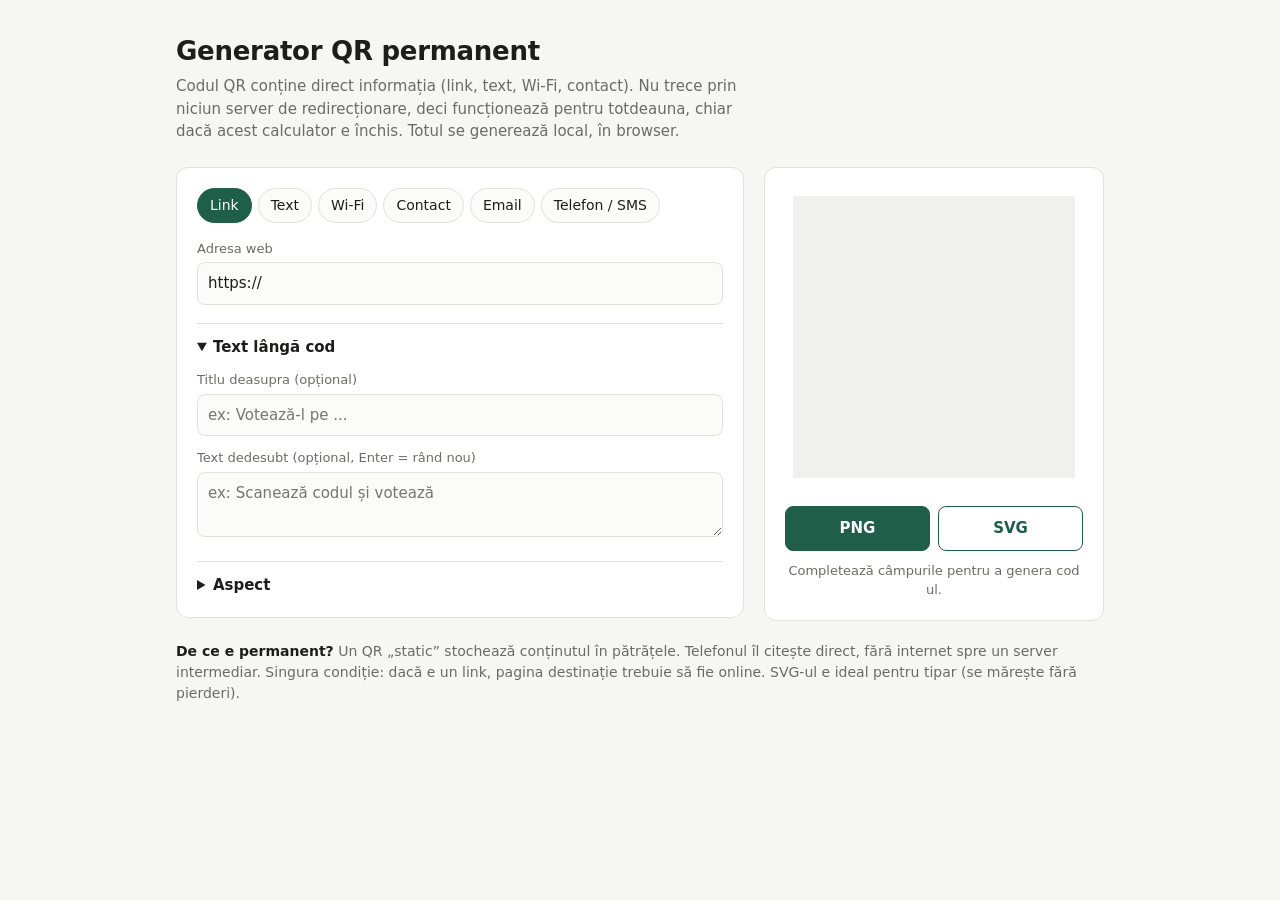
==== commit 9b73b1c0: "QR generator: optional title and caption text, included in PNG/SVG exports Also adds a ready-made ca" ====
--- a/qr-generator/index.html
+++ b/qr-generator/index.html
@@ -124,6 +124,14 @@
         <label for="tsms">Mesaj SMS (opțional; dacă e gol, QR-ul apelează)</label><textarea id="tsms"></textarea>
       </div>
 
+      <details open>
+        <summary>Text lângă cod</summary>
+        <label for="ttitle">Titlu deasupra (opțional)</label>
+        <input id="ttitle" placeholder="ex: Votează-l pe ...">
+        <label for="tcap">Text dedesubt (opțional, Enter = rând nou)</label>
+        <textarea id="tcap" style="min-height:64px" placeholder="ex: Scanează codul și votează"></textarea>
+      </details>
+
       <details>
         <summary>Aspect</summary>
         <div class="row">
@@ -2534,24 +2542,74 @@
     return q;
   }
 
+  var FONT = 'Arial, Helvetica, sans-serif';
+  var measureCtx = document.createElement('canvas').getContext('2d');
+
+  function wrap(text, font, maxW) {
+    measureCtx.font = font;
+    var out = [];
+    text.split('\n').forEach(function (para) {
+      var words = para.trim().split(/\s+/), line = '';
+      if (!para.trim()) return;
+      words.forEach(function (w) {
+        var t = line ? line + ' ' + w : w;
+        if (line && measureCtx.measureText(t).width > maxW) { out.push(line); line = w; }
+        else line = t;
+      });
+      if (line) out.push(line);
+    });
+    return out;
+  }
+
+  // Layout of the optional title (above) and caption (below), in pixels for a QR block of width dim.
+  function textLayout(dim) {
+    var pad = Math.round(dim * 0.06), maxW = dim - 2 * pad;
+    var ts = Math.round(dim * 0.075), cs = Math.round(dim * 0.05);
+    var tf = 'bold ' + ts + 'px ' + FONT, cf = cs + 'px ' + FONT;
+    var tl = wrap(v('ttitle'), tf, maxW), cl = wrap($('tcap').value, cf, maxW);
+    var tlh = Math.round(ts * 1.25), clh = Math.round(cs * 1.35);
+    return {
+      pad: pad, tf: tf, cf: cf, ts: ts, cs: cs, tl: tl, cl: cl, tlh: tlh, clh: clh,
+      topH: tl.length ? pad + tl.length * tlh : 0,
+      botH: cl.length ? cl.length * clh + pad : 0
+    };
+  }
+
   function draw(canvas, q, size) {
     var n = q.getModuleCount(), m = $('margin').checked ? 4 : 0, total = n + 2 * m;
     var cell = Math.max(1, Math.floor(size / total)), dim = cell * total;
-    canvas.width = dim; canvas.height = dim;
+    var L = textLayout(dim);
+    canvas.width = dim; canvas.height = L.topH + dim + L.botH;
     var ctx = canvas.getContext('2d');
-    ctx.fillStyle = $('bgc').value; ctx.fillRect(0, 0, dim, dim);
+    ctx.fillStyle = $('bgc').value; ctx.fillRect(0, 0, canvas.width, canvas.height);
     ctx.fillStyle = $('fg').value;
+    ctx.textAlign = 'center'; ctx.textBaseline = 'top';
+    ctx.font = L.tf;
+    L.tl.forEach(function (s, i) { ctx.fillText(s, dim / 2, L.pad + i * L.tlh); });
     for (var r = 0; r < n; r++) for (var c = 0; c < n; c++)
-      if (q.isDark(r, c)) ctx.fillRect((c + m) * cell, (r + m) * cell, cell, cell);
+      if (q.isDark(r, c)) ctx.fillRect((c + m) * cell, L.topH + (r + m) * cell, cell, cell);
+    ctx.font = L.cf;
+    L.cl.forEach(function (s, i) { ctx.fillText(s, dim / 2, L.topH + dim + i * L.clh); });
   }
 
+  function xml(s) { return s.replace(/&/g, '&amp;').replace(/</g, '&lt;').replace(/>/g, '&gt;').replace(/"/g, '&quot;'); }
+
   function svg(q) {
-    var n = q.getModuleCount(), m = $('margin').checked ? 4 : 0, t = n + 2 * m, d = '';
+    var n = q.getModuleCount(), m = $('margin').checked ? 4 : 0, t = n + 2 * m, k = 10, dim = t * k, d = '';
+    var L = textLayout(dim), H = L.topH + dim + L.botH, fg = $('fg').value, txt = '';
     for (var r = 0; r < n; r++) for (var c = 0; c < n; c++)
-      if (q.isDark(r, c)) d += 'M' + (c + m) + ' ' + (r + m) + 'h1v1h-1z';
-    return '<?xml version="1.0" encoding="UTF-8"?>\n<svg xmlns="http://www.w3.org/2000/svg" viewBox="0 0 ' + t + ' ' + t +
-      '" width="1024" height="1024" shape-rendering="crispEdges"><rect width="100%" height="100%" fill="' + $('bgc').value +
-      '"/><path fill="' + $('fg').value + '" d="' + d + '"/></svg>';
+      if (q.isDark(r, c)) d += 'M' + (c + m) * k + ' ' + (L.topH + (r + m) * k) + 'h' + k + 'v' + k + 'h-' + k + 'z';
+    L.tl.forEach(function (s, i) {
+      txt += '<text x="' + dim / 2 + '" y="' + (L.pad + i * L.tlh + L.ts * 0.85) + '" font-size="' + L.ts +
+        '" font-weight="bold">' + xml(s) + '</text>';
+    });
+    L.cl.forEach(function (s, i) {
+      txt += '<text x="' + dim / 2 + '" y="' + (L.topH + dim + i * L.clh + L.cs * 0.85) + '" font-size="' + L.cs + '">' + xml(s) + '</text>';
+    });
+    return '<?xml version="1.0" encoding="UTF-8"?>\n<svg xmlns="http://www.w3.org/2000/svg" viewBox="0 0 ' + dim + ' ' + H +
+      '" width="1024" height="' + Math.round(1024 * H / dim) + '"><rect width="100%" height="100%" fill="' + $('bgc').value +
+      '"/><path fill="' + fg + '" shape-rendering="crispEdges" d="' + d + '"/>' +
+      (txt ? '<g fill="' + fg + '" font-family="' + FONT + '" text-anchor="middle">' + txt + '</g>' : '') + '</svg>';
   }
 
   function render() {
@@ -2575,7 +2633,15 @@
       (data.length > 80 ? data.slice(0, 80) + '…' : data);
   }
 
+  var dl = null;
+  if (window.claude && window.claude.use) window.claude.use('downloads').then(function (d) { dl = d; }).catch(function () {});
   function save(blob, name) {
+    if (dl) {
+      dl.save({ filename: name, data: blob }).catch(function (e) {
+        if (e && e.code !== 'declined') $('err').textContent = 'Descărcarea nu a reușit (' + (e.code || 'eroare') + ').';
+      });
+      return;
+    }
     var a = document.createElement('a');
     a.href = URL.createObjectURL(blob); a.download = name;
     document.body.appendChild(a); a.click(); a.remove();
